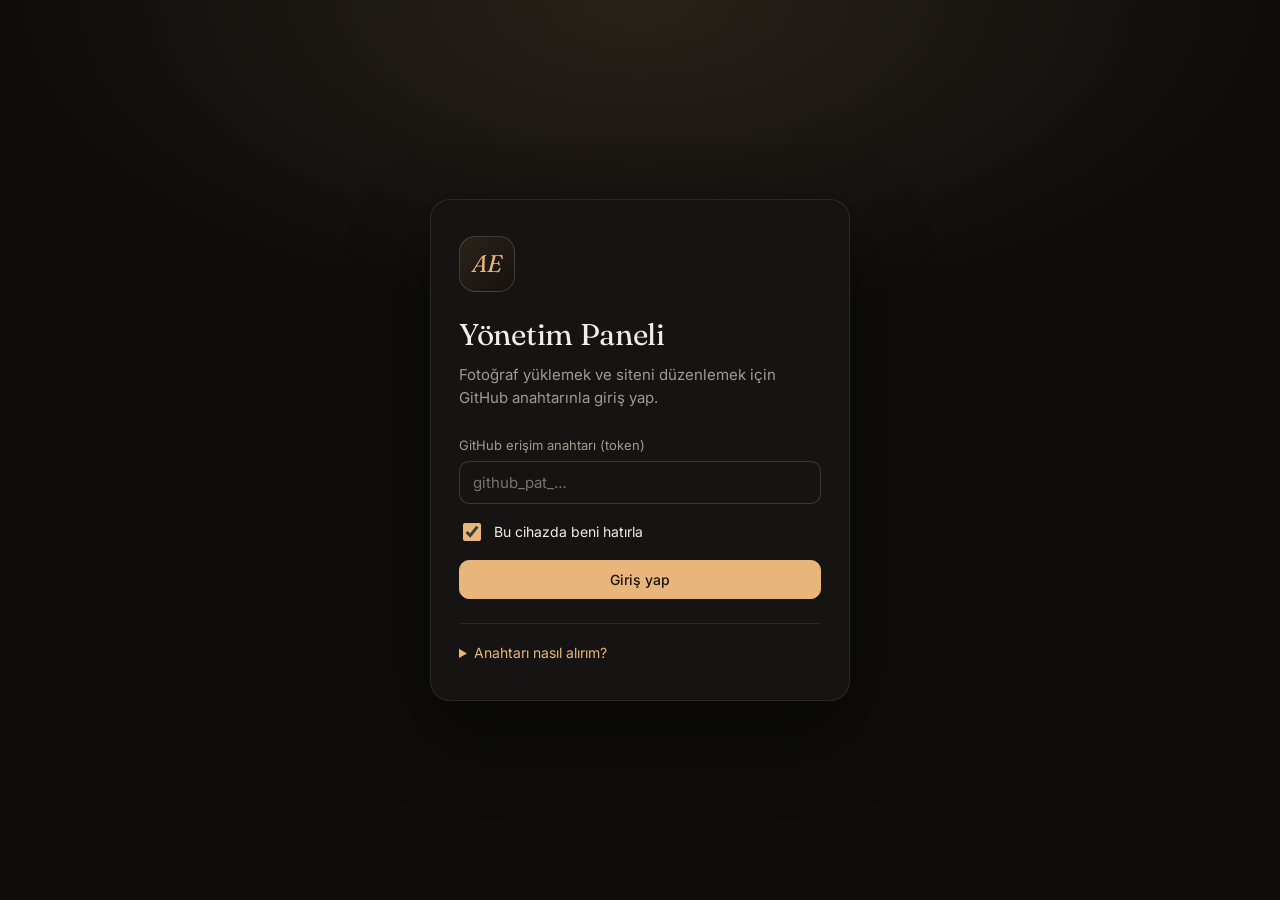
==== admin/index.html @ 75593287 "ardaekinci.com: portfolyo sitesi ve yönetim paneli Co-Authored-By: Claude Opus 5.5 <noreply@anthropi" ====
<!doctype html>
<html lang="tr">
<head>
  <meta charset="utf-8">
  <meta name="viewport" content="width=device-width, initial-scale=1">
  <meta name="robots" content="noindex, nofollow">
  <title>Yönetim Paneli</title>
  <link rel="icon" href="../assets/favicon.svg" type="image/svg+xml">
  <link rel="preconnect" href="https://fonts.googleapis.com">
  <link rel="preconnect" href="https://fonts.gstatic.com" crossorigin>
  <link href="https://fonts.googleapis.com/css2?family=Fraunces:ital,opsz,wght@0,9..144,300..700;1,9..144,300..700&family=Inter:wght@300;400;500;600&display=swap" rel="stylesheet">
  <link rel="stylesheet" href="admin.css">
</head>
<body>

  <!-- LOGIN -->
  <section class="login" id="loginView" hidden>
    <div class="login-card">
      <div class="logo">AE</div>
      <h1>Yönetim Paneli</h1>
      <p class="muted">Fotoğraf yüklemek ve siteni düzenlemek için GitHub anahtarınla giriş yap.</p>
      <form id="loginForm">
        <label>GitHub erişim anahtarı (token)
          <input type="password" id="tokenInput" placeholder="github_pat_…" autocomplete="current-password" required>
        </label>
        <label class="check"><input type="checkbox" id="remember" checked> Bu cihazda beni hatırla</label>
        <button class="btn primary" type="submit">Giriş yap</button>
        <p class="error" id="loginError" hidden></p>
      </form>
      <details class="help">
        <summary>Anahtarı nasıl alırım?</summary>
        <ol>
          <li><a href="https://github.com/settings/personal-access-tokens/new" target="_blank" rel="noopener">github.com/settings/personal-access-tokens/new</a> adresini aç.</li>
          <li>İsim: <code>ardaekinci-admin</code>, süre: istediğin kadar (ör. 1 yıl).</li>
          <li><b>Repository access</b> → <b>Only select repositories</b> → <code>Arda-Ekinci</code>.</li>
          <li><b>Permissions → Repository permissions → Contents</b> → <b>Read and write</b>.</li>
          <li><b>Generate token</b>'a bas, çıkan kodu buraya yapıştır.</li>
        </ol>
        <p class="muted">Bu anahtar yalnızca senin repona erişir. Kimseyle paylaşma.</p>
      </details>
    </div>
  </section>

  <!-- APP -->
  <div class="app" id="appView" hidden>
    <header class="topbar">
      <div class="tb-left">
        <div class="logo sm">AE</div>
        <nav class="tabs" id="tabs">
          <button data-tab="photos" class="active">Fotoğraflar</button>
          <button data-tab="profile">Profil</button>
          <button data-tab="settings">Ayarlar</button>
        </nav>
      </div>
      <div class="tb-right">
        <a class="btn ghost" href="../" target="_blank" rel="noopener">Siteyi gör ↗</a>
      </div>
    </header>

    <main class="content">
      <!-- PHOTOS -->
      <section class="tab" data-panel="photos">
        <div class="head">
          <div>
            <h2>Fotoğraflar</h2>
            <p class="muted"><span id="photoTotal">0</span> fotoğraf · ★ işaretlilerin ana sayfada büyük görünür.</p>
          </div>
        </div>

        <label class="drop" id="drop">
          <input type="file" id="fileInput" accept="image/*" multiple hidden>
          <div class="drop-inner">
            <div class="drop-icon">＋</div>
            <strong>Fotoğrafları buraya sürükle</strong>
            <span>ya da seçmek için tıkla · JPG, PNG, WEBP</span>
          </div>
        </label>
        <div class="progress" id="procBox" hidden><div><span id="procBar"></span></div><small id="procText"></small></div>

        <div class="grid" id="grid"></div>
        <p class="muted center" id="gridEmpty" hidden>Henüz fotoğraf yok. Yukarıdan yüklemeye başla.</p>
      </section>

      <!-- PROFILE -->
      <section class="tab" data-panel="profile" hidden>
        <div class="head"><div><h2>Profil</h2><p class="muted">Sitedeki yazılar ve iletişim bilgileri.</p></div></div>
        <div class="profile">
          <div class="portrait-edit">
            <div class="portrait" id="portraitPrev"><span>Portre</span></div>
            <label class="btn ghost">Portre yükle<input type="file" id="portraitInput" accept="image/*" hidden></label>
            <button class="btn link danger" id="portraitRemove" type="button">Kaldır</button>
          </div>
          <form class="form" id="profileForm">
            <label>İsim<input name="name" required></label>
            <label>Slogan (ana sayfada isminin altında)<input name="tagline"></label>
            <label>Hakkımda<textarea name="about" rows="8" placeholder="Paragrafları boş bir satırla ayır."></textarea></label>
            <label>Konum<input name="location" placeholder="İstanbul, Türkiye"></label>
            <label>E-posta<input name="email" type="email" placeholder="merhaba@ardaekinci.com"></label>
            <div class="row">
              <label>Instagram<input name="instagram" placeholder="kullaniciadi"></label>
              <label>X / Twitter<input name="twitter" placeholder="kullaniciadi"></label>
            </div>
            <div class="row">
              <label>YouTube<input name="youtube" placeholder="kanaladi"></label>
              <label>LinkedIn<input name="linkedin" placeholder="kullaniciadi"></label>
            </div>
          </form>
        </div>
      </section>

      <!-- SETTINGS -->
      <section class="tab" data-panel="settings" hidden>
        <div class="head"><div><h2>Ayarlar</h2><p class="muted">Çoğu zaman burayı değiştirmen gerekmez.</p></div></div>
        <form class="form narrow" id="settingsForm">
          <label>GitHub kullanıcı adı<input name="owner"></label>
          <label>Repo adı<input name="repo"></label>
          <label>Yayın dalı (branch)<input name="branch"></label>
          <button class="btn" type="submit">Kaydet ve yeniden yükle</button>
        </form>
        <div class="note">
          <b>Nasıl çalışır?</b> “Yayınla”ya bastığında değişiklikler GitHub repona kaydedilir;
          GitHub Pages siteyi yaklaşık <b>1–2 dakika</b> içinde günceller.
        </div>
        <button class="btn danger" id="logoutBtn">Çıkış yap</button>
      </section>
    </main>

    <!-- publish bar -->
    <div class="publish" id="publishBar" hidden>
      <span><b id="changeCount">0</b> kaydedilmemiş değişiklik</span>
      <div>
        <button class="btn ghost" id="discardBtn">Vazgeç</button>
        <button class="btn primary" id="publishBtn">Yayınla</button>
      </div>
    </div>
  </div>

  <!-- edit modal -->
  <dialog class="modal" id="editModal">
    <form method="dialog" class="modal-body" id="editForm">
      <img id="editImg" alt="">
      <div class="modal-fields">
        <h3>Fotoğrafı düzenle</h3>
        <label>Başlık<input name="title"></label>
        <label>Kategori / albüm<input name="category" list="catList" placeholder="ör. Seyahat, Portre, Doğa"></label>
        <label>Açıklama<textarea name="caption" rows="3"></textarea></label>
        <label class="check"><input type="checkbox" name="featured"> ★ Ana sayfa kapağında göster</label>
        <div class="modal-actions">
          <button class="btn link danger" value="delete" type="submit">Sil</button>
          <span></span>
          <button class="btn ghost" value="cancel" type="submit" formnovalidate>İptal</button>
          <button class="btn primary" value="save" type="submit">Tamam</button>
        </div>
      </div>
    </form>
  </dialog>
  <datalist id="catList"></datalist>

  <div class="toasts" id="toasts"></div>
  <div class="boot" id="boot"><div class="spinner"></div></div>

  <script src="admin.js"></script>
</body>
</html>
---- admin/admin.css ----
:root {
  --bg: #0e0d0c; --bg-2: #161412; --bg-3: #201d1a; --bg-4: #2a2622;
  --line: rgba(255,244,230,.09); --line-2: rgba(255,244,230,.16);
  --text: #f3ede4; --muted: #a39a8e; --dim: #6f675e;
  --accent: #e8b67a; --danger: #ef7b6b; --ok: #8fd19e;
  --serif: "Fraunces", Georgia, serif;
  --sans: "Inter", system-ui, -apple-system, "Segoe UI", Roboto, sans-serif;
}
* { box-sizing: border-box; }
body { margin: 0; background: var(--bg); color: var(--text); font: 15px/1.55 var(--sans); -webkit-font-smoothing: antialiased; }
[hidden] { display: none !important; }
a { color: var(--accent); }
h1, h2, h3 { font-family: var(--serif); font-weight: 400; letter-spacing: -.01em; margin: 0; }
h2 { font-size: 34px; }
h3 { font-size: 22px; margin-bottom: 8px; }
.muted { color: var(--muted); margin: 4px 0 0; }
.center { text-align: center; padding: 40px 0; }
code { background: var(--bg-3); padding: 1px 6px; border-radius: 4px; font-size: 13px; }

.logo {
  width: 56px; height: 56px; border-radius: 16px; display: grid; place-items: center;
  background: linear-gradient(135deg, #2b231b, #14110e); border: 1px solid var(--line-2);
  font-family: var(--serif); font-style: italic; font-size: 24px; color: var(--accent);
}
.logo.sm { width: 38px; height: 38px; border-radius: 11px; font-size: 16px; }

/* buttons & inputs */
.btn {
  display: inline-flex; align-items: center; justify-content: center; gap: 8px;
  padding: 10px 18px; border-radius: 10px; border: 1px solid var(--line-2);
  background: var(--bg-3); color: var(--text); cursor: pointer; font: 500 14px var(--sans);
  text-decoration: none; transition: background .2s, border-color .2s, transform .1s;
}
.btn:hover { background: var(--bg-4); }
.btn:active { transform: scale(.98); }
.btn.primary { background: var(--accent); color: #1b140c; border-color: var(--accent); }
.btn.primary:hover { background: #f1c58f; }
.btn.ghost { background: transparent; }
.btn.danger { color: var(--danger); }
.btn.link { background: none; border: none; padding: 10px 6px; }
.btn.link:hover { text-decoration: underline; }
.btn:disabled { opacity: .5; pointer-events: none; }

label { display: flex; flex-direction: column; gap: 6px; font-size: 13px; color: var(--muted); }
label.check { flex-direction: row; align-items: center; gap: 10px; color: var(--text); font-size: 14px; cursor: pointer; }
input:not([type=checkbox]), textarea {
  width: 100%; background: var(--bg-2); border: 1px solid var(--line-2); color: var(--text);
  border-radius: 10px; padding: 11px 13px; font: 15px var(--sans); transition: border-color .2s, box-shadow .2s;
}
textarea { resize: vertical; line-height: 1.55; }
input:focus, textarea:focus { outline: none; border-color: var(--accent); box-shadow: 0 0 0 3px rgba(232,182,122,.15); }
input[type=checkbox] { width: 18px; height: 18px; accent-color: var(--accent); }

/* login */
.login {
  min-height: 100vh; display: grid; place-items: center; padding: 24px 16px;
  background: radial-gradient(ellipse 70% 50% at 50% 0%, rgba(232,182,122,.12), transparent 70%), var(--bg);
}
.login-card {
  width: 100%; max-width: 420px; background: var(--bg-2); border: 1px solid var(--line);
  border-radius: 20px; padding: 36px 28px; box-shadow: 0 30px 80px rgba(0,0,0,.4);
}
.login-card h1 { font-size: 30px; margin-top: 20px; }
.login-card form { display: flex; flex-direction: column; gap: 16px; margin-top: 26px; }
.error { color: var(--danger); font-size: 14px; margin: 0; }
.help { margin-top: 24px; border-top: 1px solid var(--line); padding-top: 18px; font-size: 14px; }
.help summary { cursor: pointer; color: var(--accent); }
.help ol { padding-left: 20px; color: var(--muted); }
.help li { margin: 6px 0; }
.help b { color: var(--text); font-weight: 500; }

/* topbar */
.topbar {
  position: sticky; top: 0; z-index: 20; display: flex; justify-content: space-between; align-items: center; gap: 12px;
  padding: 12px clamp(16px, 3vw, 32px); background: rgba(14,13,12,.85); backdrop-filter: blur(12px);
  border-bottom: 1px solid var(--line);
}
.tb-left { display: flex; align-items: center; gap: 18px; min-width: 0; }
.tabs { display: flex; gap: 4px; background: var(--bg-2); padding: 4px; border-radius: 12px; border: 1px solid var(--line); }
.tabs button {
  background: none; border: none; color: var(--muted); padding: 7px 14px; border-radius: 9px;
  cursor: pointer; font: 500 14px var(--sans); transition: all .2s;
}
.tabs button:hover { color: var(--text); }
.tabs button.active { background: var(--bg-4); color: var(--text); }

.content { max-width: 1240px; margin: 0 auto; padding: 36px clamp(16px, 3vw, 32px) 140px; }
.head { display: flex; justify-content: space-between; align-items: flex-end; gap: 16px; margin-bottom: 24px; }

/* dropzone */
.drop {
  display: block; border: 1.5px dashed var(--line-2); border-radius: 18px; cursor: pointer;
  background: linear-gradient(180deg, var(--bg-2), transparent); transition: border-color .2s, background .2s;
}
.drop:hover, .drop.over { border-color: var(--accent); background: rgba(232,182,122,.06); }
.drop-inner { display: flex; flex-direction: column; align-items: center; gap: 4px; padding: 40px 16px; text-align: center; color: var(--text); font-size: 15px; }
.drop-inner span { color: var(--muted); font-size: 13px; }
.drop-icon {
  width: 52px; height: 52px; border-radius: 50%; display: grid; place-items: center; font-size: 26px;
  background: rgba(232,182,122,.14); color: var(--accent); margin-bottom: 10px;
}
.progress { margin-top: 14px; }
.progress > div { height: 4px; background: var(--bg-3); border-radius: 4px; overflow: hidden; }
.progress span { display: block; height: 100%; width: 0; background: var(--accent); transition: width .3s; }
.progress small { color: var(--muted); }

/* grid */
.grid { display: grid; grid-template-columns: repeat(auto-fill, minmax(190px, 1fr)); gap: 14px; margin-top: 28px; }
.card {
  position: relative; border-radius: 14px; overflow: hidden; background: var(--bg-2); border: 1px solid var(--line);
  transition: border-color .2s, transform .2s, opacity .2s;
}
.card:hover { border-color: var(--line-2); }
.card.dragging { opacity: .35; }
.card.drop-before { box-shadow: -4px 0 0 var(--accent); }
.card .thumb { aspect-ratio: 1; background: var(--bg-3); cursor: pointer; position: relative; }
.card .thumb img { width: 100%; height: 100%; object-fit: cover; display: block; }
.card .badge {
  position: absolute; top: 8px; left: 8px; font-size: 11px; padding: 3px 8px; border-radius: 6px;
  background: var(--accent); color: #1b140c; font-weight: 600;
}
.card .star {
  position: absolute; top: 6px; right: 6px; width: 32px; height: 32px; border-radius: 50%; border: none; cursor: pointer;
  background: rgba(0,0,0,.5); color: rgba(255,255,255,.6); font-size: 16px; backdrop-filter: blur(6px);
}
.card .star.on { color: var(--accent); }
.card .meta { padding: 10px 12px; display: flex; align-items: center; gap: 8px; }
.card .meta div { flex: 1; min-width: 0; }
.card .meta b { display: block; font-weight: 500; font-size: 13px; white-space: nowrap; overflow: hidden; text-overflow: ellipsis; }
.card .meta small { color: var(--dim); font-size: 12px; white-space: nowrap; overflow: hidden; text-overflow: ellipsis; display: block; }
.card .handle { cursor: grab; color: var(--dim); padding: 4px; user-select: none; }
.card .arrows { display: flex; }
.card .arrows button {
  background: none; border: none; color: var(--muted); cursor: pointer; padding: 4px 6px; border-radius: 6px; font-size: 14px;
}
.card .arrows button:hover { background: var(--bg-4); color: var(--text); }

/* profile */
.profile { display: grid; grid-template-columns: 240px 1fr; gap: 40px; align-items: start; }
.portrait-edit { display: flex; flex-direction: column; gap: 10px; }
.portrait-edit .portrait {
  aspect-ratio: 4/5; border-radius: 14px; overflow: hidden; background: var(--bg-2); border: 1px solid var(--line);
  display: grid; place-items: center; color: var(--dim);
}
.portrait-edit .portrait img { width: 100%; height: 100%; object-fit: cover; }
.portrait-edit label.btn { flex-direction: row; color: var(--text); }
.form { display: flex; flex-direction: column; gap: 18px; }
.form.narrow { max-width: 460px; }
.row { display: grid; grid-template-columns: 1fr 1fr; gap: 16px; }
.note { margin: 30px 0; padding: 16px 18px; border-radius: 12px; background: var(--bg-2); border: 1px solid var(--line); color: var(--muted); max-width: 600px; }
.note b { color: var(--text); font-weight: 500; }

/* publish bar */
.publish {
  position: fixed; left: 50%; bottom: 20px; transform: translateX(-50%); z-index: 30;
  display: flex; align-items: center; gap: 20px; padding: 10px 10px 10px 20px; border-radius: 16px;
  background: var(--bg-3); border: 1px solid var(--line-2); box-shadow: 0 20px 50px rgba(0,0,0,.5);
  width: max-content; max-width: calc(100% - 32px); animation: up .3s ease;
}
.publish > div { display: flex; gap: 8px; }
.publish b { color: var(--accent); }
@keyframes up { from { transform: translate(-50%, 20px); opacity: 0; } }

/* modal */
.modal {
  padding: 0; border: 1px solid var(--line-2); border-radius: 18px; background: var(--bg-2); color: var(--text);
  width: min(880px, calc(100% - 32px)); max-height: calc(100% - 32px);
}
.modal::backdrop { background: rgba(0,0,0,.7); backdrop-filter: blur(4px); }
.modal-body { display: grid; grid-template-columns: 1.1fr 1fr; }
.modal-body > img { width: 100%; height: 100%; max-height: 80vh; object-fit: contain; background: #000; }
.modal-fields { padding: 24px; display: flex; flex-direction: column; gap: 14px; }
.modal-actions { display: flex; gap: 8px; margin-top: auto; padding-top: 10px; }
.modal-actions span { flex: 1; }

/* toasts, boot */
.toasts { position: fixed; top: 16px; right: 16px; z-index: 100; display: flex; flex-direction: column; gap: 8px; max-width: calc(100% - 32px); }
.toast {
  padding: 12px 16px; border-radius: 12px; background: var(--bg-4); border: 1px solid var(--line-2);
  box-shadow: 0 10px 30px rgba(0,0,0,.4); font-size: 14px; animation: slide .3s ease; max-width: 380px;
}
.toast.ok { border-left: 3px solid var(--ok); }
.toast.err { border-left: 3px solid var(--danger); }
@keyframes slide { from { transform: translateX(20px); opacity: 0; } }
.boot { position: fixed; inset: 0; display: grid; place-items: center; background: var(--bg); z-index: 90; }
.spinner { width: 34px; height: 34px; border: 3px solid var(--bg-4); border-top-color: var(--accent); border-radius: 50%; animation: spin .8s linear infinite; }
@keyframes spin { to { transform: rotate(360deg); } }

@media (max-width: 760px) {
  .tb-left .logo { display: none; }
  .tabs button { padding: 7px 10px; font-size: 13px; }
  .tb-right .btn { padding: 8px 12px; font-size: 13px; }
  .grid { grid-template-columns: repeat(2, 1fr); gap: 10px; }
  .profile { grid-template-columns: 1fr; }
  .portrait-edit { max-width: 220px; }
  .row { grid-template-columns: 1fr; }
  .modal-body { grid-template-columns: 1fr; }
  .modal-body > img { max-height: 40vh; }
  .publish { gap: 12px; left: 16px; right: 16px; transform: none; width: auto; justify-content: space-between; font-size: 13px; }
  @keyframes up { from { transform: translateY(20px); opacity: 0; } }
}
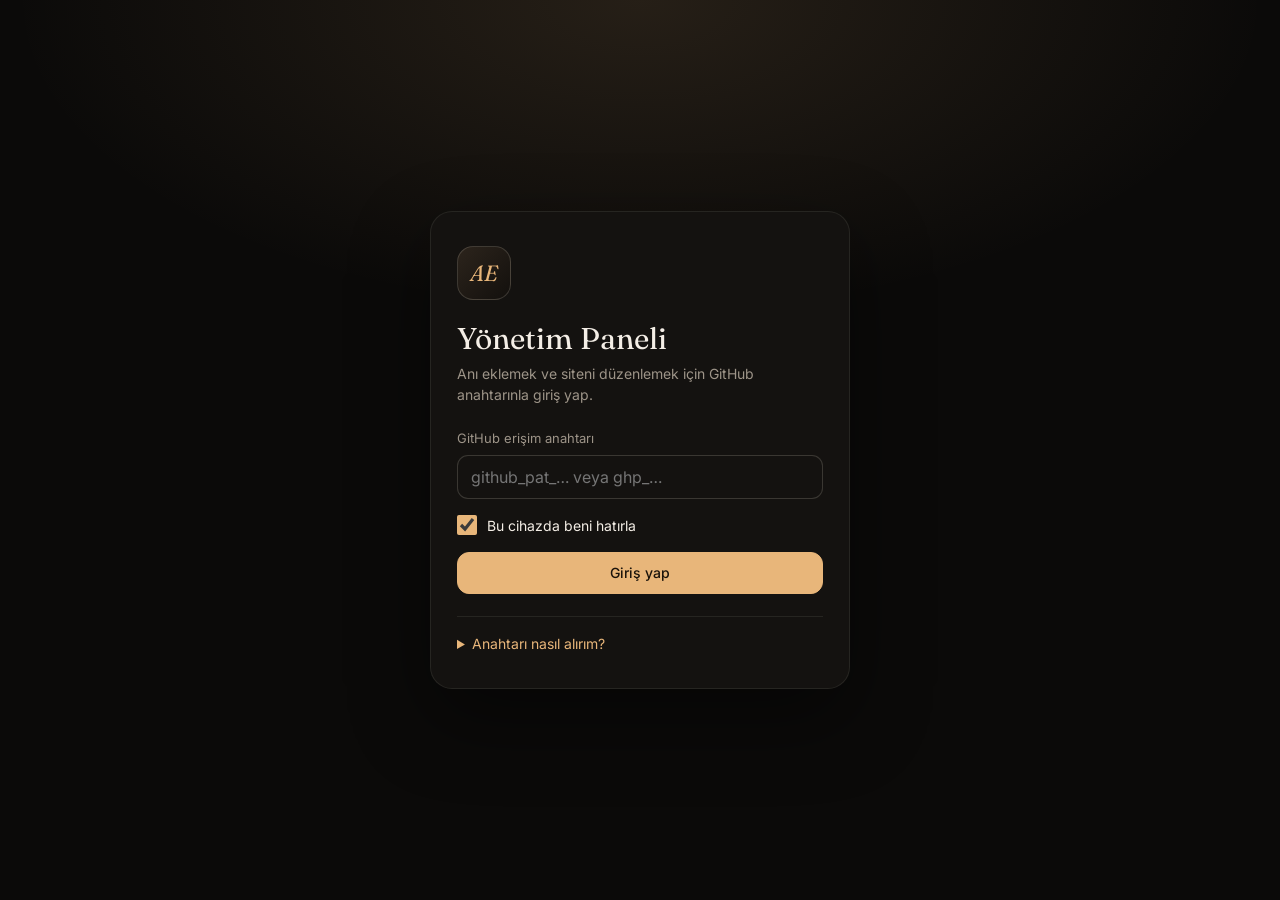
==== commit bfa5ffaf: "Siteyi kişisel anı sitesine dönüştür: yeni tasarım, sayfalar ve gelişmiş yönetim paneli Site - Açılı" ====
--- a/admin/index.html
+++ b/admin/index.html
@@ -2,26 +2,27 @@
 <html lang="tr">
 <head>
   <meta charset="utf-8">
-  <meta name="viewport" content="width=device-width, initial-scale=1">
+  <meta name="viewport" content="width=device-width, initial-scale=1, viewport-fit=cover">
   <meta name="robots" content="noindex, nofollow">
+  <meta name="theme-color" content="#0b0a09">
   <title>Yönetim Paneli</title>
   <link rel="icon" href="../assets/favicon.svg" type="image/svg+xml">
+  <link rel="apple-touch-icon" href="../assets/icons/apple-touch-icon.png">
   <link rel="preconnect" href="https://fonts.googleapis.com">
   <link rel="preconnect" href="https://fonts.gstatic.com" crossorigin>
-  <link href="https://fonts.googleapis.com/css2?family=Fraunces:ital,opsz,wght@0,9..144,300..700;1,9..144,300..700&family=Inter:wght@300;400;500;600&display=swap" rel="stylesheet">
-  <link rel="stylesheet" href="admin.css">
+  <link href="https://fonts.googleapis.com/css2?family=Fraunces:ital,opsz,wght@0,9..144,300..600;1,9..144,300..600&family=Inter:wght@300..600&family=JetBrains+Mono:wght@400;500&display=swap" rel="stylesheet">
+  <link rel="stylesheet" href="admin.css?v=3">
 </head>
 <body>
-
-  <!-- LOGIN -->
+  <!-- GİRİŞ -->
   <section class="login" id="loginView" hidden>
     <div class="login-card">
       <div class="logo">AE</div>
       <h1>Yönetim Paneli</h1>
-      <p class="muted">Fotoğraf yüklemek ve siteni düzenlemek için GitHub anahtarınla giriş yap.</p>
-      <form id="loginForm">
-        <label>GitHub erişim anahtarı (token)
-          <input type="password" id="tokenInput" placeholder="github_pat_…" autocomplete="current-password" required>
+      <p class="muted">Anı eklemek ve siteni düzenlemek için GitHub anahtarınla giriş yap.</p>
+      <form id="loginForm" autocomplete="on">
+        <label>GitHub erişim anahtarı
+          <input type="password" id="tokenInput" placeholder="github_pat_… veya ghp_…" autocomplete="current-password" required>
         </label>
         <label class="check"><input type="checkbox" id="remember" checked> Bu cihazda beni hatırla</label>
         <button class="btn primary" type="submit">Giriş yap</button>
@@ -30,135 +31,116 @@
       <details class="help">
         <summary>Anahtarı nasıl alırım?</summary>
         <ol>
-          <li><a href="https://github.com/settings/personal-access-tokens/new" target="_blank" rel="noopener">github.com/settings/personal-access-tokens/new</a> adresini aç.</li>
-          <li>İsim: <code>ardaekinci-admin</code>, süre: istediğin kadar (ör. 1 yıl).</li>
+          <li><a href="https://github.com/settings/personal-access-tokens/new" target="_blank" rel="noopener">github.com/settings/personal-access-tokens/new</a> sayfasını aç.</li>
+          <li>İsim ver (ör. <code>site-admin</code>), süre seç.</li>
           <li><b>Repository access</b> → <b>Only select repositories</b> → <code>Arda-Ekinci</code>.</li>
-          <li><b>Permissions → Repository permissions → Contents</b> → <b>Read and write</b>.</li>
-          <li><b>Generate token</b>'a bas, çıkan kodu buraya yapıştır.</li>
+          <li><b>Permissions</b> → <b>Contents</b> → <b>Read and write</b>.</li>
+          <li><b>Generate token</b>'a bas, çıkan kodu kopyala ve buraya yapıştır.</li>
         </ol>
-        <p class="muted">Bu anahtar yalnızca senin repona erişir. Kimseyle paylaşma.</p>
+        <p class="muted">Bu kod sitenin anahtarıdır, kimseyle paylaşma.</p>
       </details>
     </div>
   </section>
 
-  <!-- APP -->
+  <!-- UYGULAMA -->
   <div class="app" id="appView" hidden>
-    <header class="topbar">
-      <div class="tb-left">
-        <div class="logo sm">AE</div>
-        <nav class="tabs" id="tabs">
-          <button data-tab="photos" class="active">Fotoğraflar</button>
-          <button data-tab="profile">Profil</button>
-          <button data-tab="settings">Ayarlar</button>
-        </nav>
-      </div>
-      <div class="tb-right">
-        <a class="btn ghost" href="../" target="_blank" rel="noopener">Siteyi gör ↗</a>
-      </div>
+    <aside class="side">
+      <div class="side-brand"><div class="logo sm">AE</div><div><b>Yönetim</b><small id="sideRepo"></small></div></div>
+      <nav class="nav" id="nav"></nav>
+      <a class="side-site" href="../" target="_blank" rel="noopener">Siteyi aç ↗</a>
+    </aside>
+    <header class="mtop">
+      <div class="logo sm">AE</div>
+      <b id="mtopTitle">Anılar</b>
+      <a class="ibtn" href="../" target="_blank" rel="noopener" aria-label="Siteyi aç">↗</a>
     </header>
 
-    <main class="content">
-      <!-- PHOTOS -->
-      <section class="tab" data-panel="photos">
-        <div class="head">
-          <div>
-            <h2>Fotoğraflar</h2>
-            <p class="muted"><span id="photoTotal">0</span> fotoğraf · ★ işaretlilerin ana sayfada büyük görünür.</p>
+    <main class="main" id="main">
+      <!-- ANILAR -->
+      <section class="panel" data-panel="posts">
+        <div class="phead">
+          <div><h2>Anılar</h2><p class="muted" id="postStats"></p></div>
+          <div class="phead-act">
+            <label class="btn primary"><input type="file" id="fileInput" accept="image/*" multiple hidden>＋ Fotoğraf</label>
+            <button class="btn" type="button" id="noteBtn">✎ Not</button>
+            <button class="btn ghost" type="button" id="selectBtn">Seç</button>
           </div>
         </div>
-
-        <label class="drop" id="drop">
-          <input type="file" id="fileInput" accept="image/*" multiple hidden>
-          <div class="drop-inner">
-            <div class="drop-icon">＋</div>
-            <strong>Fotoğrafları buraya sürükle</strong>
-            <span>ya da seçmek için tıkla · JPG, PNG, WEBP</span>
-          </div>
-        </label>
-        <div class="progress" id="procBox" hidden><div><span id="procBar"></span></div><small id="procText"></small></div>
-
-        <div class="grid" id="grid"></div>
-        <p class="muted center" id="gridEmpty" hidden>Henüz fotoğraf yok. Yukarıdan yüklemeye başla.</p>
+        <div class="toolbar">
+          <label class="search"><input type="search" id="postSearch" placeholder="Ara…" autocomplete="off"></label>
+          <select id="postFilter" aria-label="Filtre">
+            <option value="all">Tümü</option>
+            <option value="photo">Fotoğraflar</option>
+            <option value="note">Notlar</option>
+            <option value="new">Yeni eklenenler</option>
+            <option value="hidden">Gizliler</option>
+            <option value="pinned">Sabitlenenler</option>
+            <option value="featured">Kapaktakiler ★</option>
+            <option value="noalbum">Albümsüz</option>
+            <option value="noplace">Konumsuz</option>
+            <option value="nodate">Tarihsiz</option>
+          </select>
+        </div>
+        <div class="drop" id="drop"><b>Fotoğrafları buraya bırak</b><span>ya da yukarıdan “＋ Fotoğraf”a bas · bir seferde en fazla 30 öneririm</span></div>
+        <div class="pgrid" id="pgrid"></div>
+        <p class="empty" id="pEmpty" hidden></p>
       </section>
 
-      <!-- PROFILE -->
-      <section class="tab" data-panel="profile" hidden>
-        <div class="head"><div><h2>Profil</h2><p class="muted">Sitedeki yazılar ve iletişim bilgileri.</p></div></div>
-        <div class="profile">
-          <div class="portrait-edit">
-            <div class="portrait" id="portraitPrev"><span>Portre</span></div>
-            <label class="btn ghost">Portre yükle<input type="file" id="portraitInput" accept="image/*" hidden></label>
-            <button class="btn link danger" id="portraitRemove" type="button">Kaldır</button>
-          </div>
-          <form class="form" id="profileForm">
-            <label>İsim<input name="name" required></label>
-            <label>Slogan (ana sayfada isminin altında)<input name="tagline"></label>
-            <label>Hakkımda<textarea name="about" rows="8" placeholder="Paragrafları boş bir satırla ayır."></textarea></label>
-            <label>Konum<input name="location" placeholder="İstanbul, Türkiye"></label>
-            <label>E-posta<input name="email" type="email" placeholder="merhaba@ardaekinci.com"></label>
-            <div class="row">
-              <label>Instagram<input name="instagram" placeholder="kullaniciadi"></label>
-              <label>X / Twitter<input name="twitter" placeholder="kullaniciadi"></label>
-            </div>
-            <div class="row">
-              <label>YouTube<input name="youtube" placeholder="kanaladi"></label>
-              <label>LinkedIn<input name="linkedin" placeholder="kullaniciadi"></label>
-            </div>
-          </form>
+      <!-- ALBÜMLER -->
+      <section class="panel" data-panel="albums" hidden>
+        <div class="phead">
+          <div><h2>Albümler</h2><p class="muted">Ülke ve yıl koleksiyonları sitede kendiliğinden oluşur. Albümleri sen düzenlersin.</p></div>
+          <div class="phead-act"><button class="btn primary" type="button" id="newAlbumBtn">＋ Yeni albüm</button></div>
         </div>
+        <div class="alist" id="alist"></div>
       </section>
 
-      <!-- SETTINGS -->
-      <section class="tab" data-panel="settings" hidden>
-        <div class="head"><div><h2>Ayarlar</h2><p class="muted">Çoğu zaman burayı değiştirmen gerekmez.</p></div></div>
-        <form class="form narrow" id="settingsForm">
-          <label>GitHub kullanıcı adı<input name="owner"></label>
-          <label>Repo adı<input name="repo"></label>
-          <label>Yayın dalı (branch)<input name="branch"></label>
-          <button class="btn" type="submit">Kaydet ve yeniden yükle</button>
-        </form>
-        <div class="note">
-          <b>Nasıl çalışır?</b> “Yayınla”ya bastığında değişiklikler GitHub repona kaydedilir;
-          GitHub Pages siteyi yaklaşık <b>1–2 dakika</b> içinde günceller.
-        </div>
-        <button class="btn danger" id="logoutBtn">Çıkış yap</button>
+      <!-- PROFİL -->
+      <section class="panel" data-panel="profile" hidden>
+        <div class="phead"><div><h2>Profil</h2><p class="muted">Sitede görünen isim, yazılar ve iletişim bilgileri.</p></div></div>
+        <div class="form" id="profileForm"></div>
+      </section>
+
+      <!-- CV -->
+      <section class="panel" data-panel="cv" hidden>
+        <div class="phead"><div><h2>CV & iş hayatı</h2><p class="muted">Doldurduğun bölümler “Hakkımda” sayfasında görünür, boş bıraktıkların gizlenir.</p></div></div>
+        <div class="form" id="cvForm"></div>
+      </section>
+
+      <!-- AYARLAR -->
+      <section class="panel" data-panel="settings" hidden>
+        <div class="phead"><div><h2>Ayarlar</h2><p class="muted">Görünüm, ana sayfa bölümleri ve bağlantı ayarları.</p></div></div>
+        <div class="form" id="settingsForm"></div>
       </section>
     </main>
 
-    <!-- publish bar -->
-    <div class="publish" id="publishBar" hidden>
-      <span><b id="changeCount">0</b> kaydedilmemiş değişiklik</span>
-      <div>
-        <button class="btn ghost" id="discardBtn">Vazgeç</button>
-        <button class="btn primary" id="publishBtn">Yayınla</button>
-      </div>
+    <nav class="tabbar" id="tabbar"></nav>
+
+    <div class="bulk" id="bulk" hidden>
+      <div class="bulk-top"><b id="bulkCount">0 seçili</b><button type="button" class="lbtn" id="bulkAll">Tümünü seç</button><button type="button" class="lbtn" id="bulkDone">Bitti</button></div>
+      <div class="bulk-acts" id="bulkActs"></div>
+    </div>
+
+    <div class="pub" id="pub" hidden>
+      <div><b id="pubCount">0</b> <span id="pubText">kaydedilmemiş değişiklik</span></div>
+      <div class="pub-acts"><button type="button" class="btn ghost" id="discardBtn">Vazgeç</button><button type="button" class="btn primary" id="publishBtn">Yayınla</button></div>
     </div>
   </div>
 
-  <!-- edit modal -->
-  <dialog class="modal" id="editModal">
-    <form method="dialog" class="modal-body" id="editForm">
-      <img id="editImg" alt="">
-      <div class="modal-fields">
-        <h3>Fotoğrafı düzenle</h3>
-        <label>Başlık<input name="title"></label>
-        <label>Kategori / albüm<input name="category" list="catList" placeholder="ör. Seyahat, Portre, Doğa"></label>
-        <label>Açıklama<textarea name="caption" rows="3"></textarea></label>
-        <label class="check"><input type="checkbox" name="featured"> ★ Ana sayfa kapağında göster</label>
-        <div class="modal-actions">
-          <button class="btn link danger" value="delete" type="submit">Sil</button>
-          <span></span>
-          <button class="btn ghost" value="cancel" type="submit" formnovalidate>İptal</button>
-          <button class="btn primary" value="save" type="submit">Tamam</button>
-        </div>
-      </div>
-    </form>
-  </dialog>
-  <datalist id="catList"></datalist>
-
+  <div id="sheets"></div>
+  <div class="progress-ov" id="progressOv" hidden>
+    <div class="progress-card">
+      <div class="spinner"></div>
+      <b id="progTitle">Yayınlanıyor…</b>
+      <div class="bar"><span id="progBar"></span></div>
+      <p id="progText" class="muted"></p>
+      <small class="muted">Bu sırada sayfayı kapatma.</small>
+    </div>
+  </div>
   <div class="toasts" id="toasts"></div>
   <div class="boot" id="boot"><div class="spinner"></div></div>
 
-  <script src="admin.js"></script>
+  <script src="../assets/js/core.js?v=3"></script>
+  <script src="admin.js?v=3"></script>
 </body>
 </html>
--- a/admin/admin.css
+++ b/admin/admin.css
@@ -1,201 +1,237 @@
 :root {
-  --bg: #0e0d0c; --bg-2: #161412; --bg-3: #201d1a; --bg-4: #2a2622;
-  --line: rgba(255,244,230,.09); --line-2: rgba(255,244,230,.16);
-  --text: #f3ede4; --muted: #a39a8e; --dim: #6f675e;
-  --accent: #e8b67a; --danger: #ef7b6b; --ok: #8fd19e;
+  --bg: #0b0a09; --bg-2: #141210; --bg-3: #1d1a17; --bg-4: #28241f; --bg-5: #322d27;
+  --line: rgba(255,244,230,.08); --line-2: rgba(255,244,230,.16);
+  --text: #f4eee6; --text-2: rgba(244,238,230,.74); --muted: #9d9488; --dim: #6b645b;
+  --accent: #e8b67a; --accent-rgb: 232, 182, 122; --on-accent: #1a130b;
+  --danger: #ef7b6b; --ok: #8fd19e;
   --serif: "Fraunces", Georgia, serif;
   --sans: "Inter", system-ui, -apple-system, "Segoe UI", Roboto, sans-serif;
+  --mono: "JetBrains Mono", ui-monospace, monospace;
+  --tab-h: 64px;
+  --safe-b: env(safe-area-inset-bottom, 0px);
 }
 * { box-sizing: border-box; }
-body { margin: 0; background: var(--bg); color: var(--text); font: 15px/1.55 var(--sans); -webkit-font-smoothing: antialiased; }
+html { -webkit-text-size-adjust: 100%; background: var(--bg); }
+body { margin: 0; background: var(--bg); color: var(--text); font: 15px/1.5 var(--sans); -webkit-font-smoothing: antialiased; overscroll-behavior-y: none; }
 [hidden] { display: none !important; }
 a { color: var(--accent); }
-h1, h2, h3 { font-family: var(--serif); font-weight: 400; letter-spacing: -.01em; margin: 0; }
-h2 { font-size: 34px; }
-h3 { font-size: 22px; margin-bottom: 8px; }
-.muted { color: var(--muted); margin: 4px 0 0; }
-.center { text-align: center; padding: 40px 0; }
-code { background: var(--bg-3); padding: 1px 6px; border-radius: 4px; font-size: 13px; }
-
-.logo {
-  width: 56px; height: 56px; border-radius: 16px; display: grid; place-items: center;
-  background: linear-gradient(135deg, #2b231b, #14110e); border: 1px solid var(--line-2);
-  font-family: var(--serif); font-style: italic; font-size: 24px; color: var(--accent);
-}
-.logo.sm { width: 38px; height: 38px; border-radius: 11px; font-size: 16px; }
-
-/* buttons & inputs */
-.btn {
-  display: inline-flex; align-items: center; justify-content: center; gap: 8px;
-  padding: 10px 18px; border-radius: 10px; border: 1px solid var(--line-2);
-  background: var(--bg-3); color: var(--text); cursor: pointer; font: 500 14px var(--sans);
-  text-decoration: none; transition: background .2s, border-color .2s, transform .1s;
-}
+h1, h2, h3, h4 { margin: 0; font-weight: 400; }
+p { margin: 0; }
+h2 { font: 400 30px/1.1 var(--serif); letter-spacing: -.02em; }
+h3 { font: 400 22px/1.2 var(--serif); }
+.muted { color: var(--muted); font-size: 14px; }
+code { background: var(--bg-3); padding: 1px 6px; border-radius: 5px; font-size: 13px; }
+button { font: inherit; color: inherit; }
+
+.logo { width: 54px; height: 54px; border-radius: 16px; display: grid; place-items: center; background: linear-gradient(135deg, #2c241c, #13100d); border: 1px solid var(--line-2); font: italic 400 22px var(--serif); color: var(--accent); flex: none; }
+.logo.sm { width: 36px; height: 36px; border-radius: 11px; font-size: 15px; }
+
+/* buttons */
+.btn { display: inline-flex; align-items: center; justify-content: center; gap: 8px; height: 42px; padding: 0 16px; border-radius: 12px; border: 1px solid var(--line-2); background: var(--bg-3); color: var(--text); font: 500 14px var(--sans); cursor: pointer; white-space: nowrap; text-decoration: none; transition: background .2s, transform .1s, border-color .2s; -webkit-tap-highlight-color: transparent; }
 .btn:hover { background: var(--bg-4); }
-.btn:active { transform: scale(.98); }
-.btn.primary { background: var(--accent); color: #1b140c; border-color: var(--accent); }
-.btn.primary:hover { background: #f1c58f; }
+.btn:active { transform: scale(.97); }
+.btn.primary { background: var(--accent); color: var(--on-accent); border-color: var(--accent); }
+.btn.primary:hover { filter: brightness(1.08); }
 .btn.ghost { background: transparent; }
 .btn.danger { color: var(--danger); }
-.btn.link { background: none; border: none; padding: 10px 6px; }
-.btn.link:hover { text-decoration: underline; }
-.btn:disabled { opacity: .5; pointer-events: none; }
-
-label { display: flex; flex-direction: column; gap: 6px; font-size: 13px; color: var(--muted); }
+.btn.sm { height: 34px; padding: 0 12px; font-size: 13px; border-radius: 10px; }
+.btn:disabled, .btn.disabled { opacity: .45; pointer-events: none; }
+.lbtn { background: none; border: 0; color: var(--accent); font-weight: 500; cursor: pointer; padding: 6px 4px; }
+.ibtn { width: 38px; height: 38px; border-radius: 50%; display: grid; place-items: center; background: var(--bg-3); border: 1px solid var(--line-2); color: var(--text); text-decoration: none; cursor: pointer; flex: none; }
+.ibtn:hover { background: var(--bg-4); }
+
+/* inputs */
+label { display: flex; flex-direction: column; gap: 6px; font-size: 13px; color: var(--muted); min-width: 0; }
 label.check { flex-direction: row; align-items: center; gap: 10px; color: var(--text); font-size: 14px; cursor: pointer; }
-input:not([type=checkbox]), textarea {
-  width: 100%; background: var(--bg-2); border: 1px solid var(--line-2); color: var(--text);
-  border-radius: 10px; padding: 11px 13px; font: 15px var(--sans); transition: border-color .2s, box-shadow .2s;
-}
-textarea { resize: vertical; line-height: 1.55; }
-input:focus, textarea:focus { outline: none; border-color: var(--accent); box-shadow: 0 0 0 3px rgba(232,182,122,.15); }
-input[type=checkbox] { width: 18px; height: 18px; accent-color: var(--accent); }
+input:not([type=checkbox]):not([type=radio]):not([type=color]):not([type=file]), textarea, select {
+  width: 100%; background: var(--bg-2); border: 1px solid var(--line-2); color: var(--text); border-radius: 11px;
+  padding: 11px 13px; font: 16px var(--sans); transition: border-color .2s, box-shadow .2s; -webkit-appearance: none; appearance: none;
+}
+select { background-image: linear-gradient(45deg, transparent 50%, var(--muted) 50%), linear-gradient(135deg, var(--muted) 50%, transparent 50%); background-position: calc(100% - 18px) 50%, calc(100% - 13px) 50%; background-size: 5px 5px; background-repeat: no-repeat; padding-right: 34px; }
+textarea { resize: vertical; line-height: 1.5; min-height: 46px; }
+input:focus, textarea:focus, select:focus { outline: none; border-color: var(--accent); box-shadow: 0 0 0 3px rgba(var(--accent-rgb), .15); }
+input[type=checkbox], input[type=radio] { width: 20px; height: 20px; accent-color: var(--accent); flex: none; margin: 0; }
+input[type=color] { width: 46px; height: 46px; border: 1px solid var(--line-2); border-radius: 12px; background: var(--bg-2); padding: 4px; cursor: pointer; }
 
 /* login */
-.login {
-  min-height: 100vh; display: grid; place-items: center; padding: 24px 16px;
-  background: radial-gradient(ellipse 70% 50% at 50% 0%, rgba(232,182,122,.12), transparent 70%), var(--bg);
-}
-.login-card {
-  width: 100%; max-width: 420px; background: var(--bg-2); border: 1px solid var(--line);
-  border-radius: 20px; padding: 36px 28px; box-shadow: 0 30px 80px rgba(0,0,0,.4);
-}
-.login-card h1 { font-size: 30px; margin-top: 20px; }
-.login-card form { display: flex; flex-direction: column; gap: 16px; margin-top: 26px; }
-.error { color: var(--danger); font-size: 14px; margin: 0; }
-.help { margin-top: 24px; border-top: 1px solid var(--line); padding-top: 18px; font-size: 14px; }
+.login { min-height: 100vh; min-height: 100dvh; display: grid; place-items: center; padding: 24px 16px; background: radial-gradient(ellipse 70% 50% at 50% 0%, rgba(var(--accent-rgb), .12), transparent 70%), var(--bg); }
+.login-card { width: 100%; max-width: 420px; background: var(--bg-2); border: 1px solid var(--line); border-radius: 22px; padding: 34px 26px; box-shadow: 0 30px 80px rgba(0,0,0,.45); }
+.login-card h1 { font: 400 30px var(--serif); margin: 20px 0 6px; }
+.login-card form { display: flex; flex-direction: column; gap: 16px; margin-top: 24px; }
+.error { color: var(--danger); font-size: 14px; }
+.help { margin-top: 22px; border-top: 1px solid var(--line); padding-top: 16px; font-size: 14px; }
 .help summary { cursor: pointer; color: var(--accent); }
 .help ol { padding-left: 20px; color: var(--muted); }
 .help li { margin: 6px 0; }
 .help b { color: var(--text); font-weight: 500; }
 
-/* topbar */
-.topbar {
-  position: sticky; top: 0; z-index: 20; display: flex; justify-content: space-between; align-items: center; gap: 12px;
-  padding: 12px clamp(16px, 3vw, 32px); background: rgba(14,13,12,.85); backdrop-filter: blur(12px);
-  border-bottom: 1px solid var(--line);
-}
-.tb-left { display: flex; align-items: center; gap: 18px; min-width: 0; }
-.tabs { display: flex; gap: 4px; background: var(--bg-2); padding: 4px; border-radius: 12px; border: 1px solid var(--line); }
-.tabs button {
-  background: none; border: none; color: var(--muted); padding: 7px 14px; border-radius: 9px;
-  cursor: pointer; font: 500 14px var(--sans); transition: all .2s;
-}
-.tabs button:hover { color: var(--text); }
-.tabs button.active { background: var(--bg-4); color: var(--text); }
-
-.content { max-width: 1240px; margin: 0 auto; padding: 36px clamp(16px, 3vw, 32px) 140px; }
-.head { display: flex; justify-content: space-between; align-items: flex-end; gap: 16px; margin-bottom: 24px; }
-
-/* dropzone */
-.drop {
-  display: block; border: 1.5px dashed var(--line-2); border-radius: 18px; cursor: pointer;
-  background: linear-gradient(180deg, var(--bg-2), transparent); transition: border-color .2s, background .2s;
-}
-.drop:hover, .drop.over { border-color: var(--accent); background: rgba(232,182,122,.06); }
-.drop-inner { display: flex; flex-direction: column; align-items: center; gap: 4px; padding: 40px 16px; text-align: center; color: var(--text); font-size: 15px; }
-.drop-inner span { color: var(--muted); font-size: 13px; }
-.drop-icon {
-  width: 52px; height: 52px; border-radius: 50%; display: grid; place-items: center; font-size: 26px;
-  background: rgba(232,182,122,.14); color: var(--accent); margin-bottom: 10px;
-}
-.progress { margin-top: 14px; }
-.progress > div { height: 4px; background: var(--bg-3); border-radius: 4px; overflow: hidden; }
-.progress span { display: block; height: 100%; width: 0; background: var(--accent); transition: width .3s; }
-.progress small { color: var(--muted); }
-
-/* grid */
-.grid { display: grid; grid-template-columns: repeat(auto-fill, minmax(190px, 1fr)); gap: 14px; margin-top: 28px; }
-.card {
-  position: relative; border-radius: 14px; overflow: hidden; background: var(--bg-2); border: 1px solid var(--line);
-  transition: border-color .2s, transform .2s, opacity .2s;
-}
-.card:hover { border-color: var(--line-2); }
-.card.dragging { opacity: .35; }
-.card.drop-before { box-shadow: -4px 0 0 var(--accent); }
-.card .thumb { aspect-ratio: 1; background: var(--bg-3); cursor: pointer; position: relative; }
-.card .thumb img { width: 100%; height: 100%; object-fit: cover; display: block; }
-.card .badge {
-  position: absolute; top: 8px; left: 8px; font-size: 11px; padding: 3px 8px; border-radius: 6px;
-  background: var(--accent); color: #1b140c; font-weight: 600;
-}
-.card .star {
-  position: absolute; top: 6px; right: 6px; width: 32px; height: 32px; border-radius: 50%; border: none; cursor: pointer;
-  background: rgba(0,0,0,.5); color: rgba(255,255,255,.6); font-size: 16px; backdrop-filter: blur(6px);
-}
-.card .star.on { color: var(--accent); }
-.card .meta { padding: 10px 12px; display: flex; align-items: center; gap: 8px; }
-.card .meta div { flex: 1; min-width: 0; }
-.card .meta b { display: block; font-weight: 500; font-size: 13px; white-space: nowrap; overflow: hidden; text-overflow: ellipsis; }
-.card .meta small { color: var(--dim); font-size: 12px; white-space: nowrap; overflow: hidden; text-overflow: ellipsis; display: block; }
-.card .handle { cursor: grab; color: var(--dim); padding: 4px; user-select: none; }
-.card .arrows { display: flex; }
-.card .arrows button {
-  background: none; border: none; color: var(--muted); cursor: pointer; padding: 4px 6px; border-radius: 6px; font-size: 14px;
-}
-.card .arrows button:hover { background: var(--bg-4); color: var(--text); }
-
-/* profile */
-.profile { display: grid; grid-template-columns: 240px 1fr; gap: 40px; align-items: start; }
-.portrait-edit { display: flex; flex-direction: column; gap: 10px; }
-.portrait-edit .portrait {
-  aspect-ratio: 4/5; border-radius: 14px; overflow: hidden; background: var(--bg-2); border: 1px solid var(--line);
-  display: grid; place-items: center; color: var(--dim);
-}
-.portrait-edit .portrait img { width: 100%; height: 100%; object-fit: cover; }
-.portrait-edit label.btn { flex-direction: row; color: var(--text); }
-.form { display: flex; flex-direction: column; gap: 18px; }
-.form.narrow { max-width: 460px; }
-.row { display: grid; grid-template-columns: 1fr 1fr; gap: 16px; }
-.note { margin: 30px 0; padding: 16px 18px; border-radius: 12px; background: var(--bg-2); border: 1px solid var(--line); color: var(--muted); max-width: 600px; }
-.note b { color: var(--text); font-weight: 500; }
+/* app shell */
+.app { min-height: 100vh; }
+.side { display: none; }
+.mtop { position: sticky; top: 0; z-index: 30; display: flex; align-items: center; gap: 12px; padding: calc(10px + env(safe-area-inset-top)) 16px 10px; background: rgba(11,10,9,.86); backdrop-filter: blur(14px); -webkit-backdrop-filter: blur(14px); border-bottom: 1px solid var(--line); }
+.mtop b { flex: 1; font: 400 20px var(--serif); }
+.main { max-width: 1180px; margin: 0 auto; padding: 18px 16px calc(var(--tab-h) + 120px + var(--safe-b)); }
+.panel { animation: fadein .3s ease; }
+@keyframes fadein { from { opacity: 0; transform: translateY(6px); } }
+.phead { display: flex; flex-wrap: wrap; justify-content: space-between; align-items: flex-end; gap: 14px; margin-bottom: 18px; }
+.phead-act { display: flex; flex-wrap: wrap; gap: 8px; }
+.tabbar { position: fixed; left: 0; right: 0; bottom: 0; z-index: 40; display: grid; grid-template-columns: repeat(5, 1fr); height: calc(var(--tab-h) + var(--safe-b)); padding-bottom: var(--safe-b); background: rgba(11,10,9,.92); backdrop-filter: blur(16px); -webkit-backdrop-filter: blur(16px); border-top: 1px solid var(--line); }
+.tabbar button, .nav button { display: flex; flex-direction: column; align-items: center; justify-content: center; gap: 4px; background: none; border: 0; color: var(--muted); font-size: 11px; cursor: pointer; -webkit-tap-highlight-color: transparent; }
+.tabbar svg, .nav svg { width: 22px; height: 22px; }
+.tabbar button.on, .nav button.on { color: var(--accent); }
+@media (min-width: 900px) {
+  .app { display: grid; grid-template-columns: 240px minmax(0, 1fr); }
+  .side { display: flex; flex-direction: column; gap: 22px; position: sticky; top: 0; height: 100vh; padding: 22px 16px; border-right: 1px solid var(--line); background: var(--bg-2); }
+  .side-brand { display: flex; align-items: center; gap: 12px; }
+  .side-brand b { display: block; font: 400 19px var(--serif); }
+  .side-brand small { display: block; color: var(--dim); font: 400 11px var(--mono); word-break: break-all; }
+  .nav { display: flex; flex-direction: column; gap: 4px; }
+  .nav button { flex-direction: row; justify-content: flex-start; gap: 12px; height: 44px; padding: 0 14px; border-radius: 12px; font-size: 14px; color: var(--text-2); }
+  .nav button:hover { background: var(--bg-3); }
+  .nav button.on { background: var(--bg-4); color: var(--text); }
+  .nav button.on svg { color: var(--accent); }
+  .side-site { margin-top: auto; color: var(--text-2); text-decoration: none; font-size: 14px; padding: 10px 14px; border-radius: 12px; border: 1px solid var(--line); text-align: center; }
+  .side-site:hover { background: var(--bg-3); }
+  .mtop, .tabbar { display: none; }
+  .main { padding: 34px 32px 140px; }
+  h2 { font-size: 36px; }
+}
+
+/* toolbar */
+.toolbar { display: flex; gap: 8px; margin-bottom: 14px; }
+.toolbar .search { flex: 1; }
+.toolbar select { width: auto; max-width: 46%; }
+.drop { display: none; border: 1.5px dashed var(--line-2); border-radius: 16px; padding: 18px; text-align: center; margin-bottom: 14px; color: var(--text-2); transition: border-color .2s, background .2s; }
+.drop span { display: block; color: var(--dim); font-size: 13px; }
+.drop.over { border-color: var(--accent); background: rgba(var(--accent-rgb), .07); }
+@media (hover: hover) and (pointer: fine) { .drop { display: block; } }
+
+/* post grid */
+.pgrid { display: grid; grid-template-columns: repeat(3, minmax(0, 1fr)); gap: 3px; margin: 0 -16px; }
+@media (min-width: 600px) { .pgrid { grid-template-columns: repeat(4, minmax(0, 1fr)); gap: 6px; margin: 0; } }
+@media (min-width: 1000px) { .pgrid { grid-template-columns: repeat(5, minmax(0, 1fr)); } }
+.pc { position: relative; aspect-ratio: 1; padding: 0; border: 0; background: var(--bg-3); overflow: hidden; cursor: pointer; -webkit-tap-highlight-color: transparent; -webkit-touch-callout: none; user-select: none; -webkit-user-select: none; }
+@media (min-width: 600px) { .pc { border-radius: 10px; } }
+.pc img { width: 100%; height: 100%; object-fit: cover; display: block; transition: transform .25s; pointer-events: none; }
+.pc .meta { position: absolute; inset: auto 0 0 0; padding: 18px 8px 6px; background: linear-gradient(transparent, rgba(0,0,0,.72)); font-size: 11px; text-align: left; color: #fff; white-space: nowrap; overflow: hidden; text-overflow: ellipsis; pointer-events: none; }
+.pc .badges { position: absolute; top: 5px; left: 5px; right: 5px; display: flex; flex-wrap: wrap; gap: 3px; pointer-events: none; }
+.pc .b { height: 20px; padding: 0 6px; border-radius: 6px; font: 600 10px/20px var(--sans); background: rgba(0,0,0,.6); color: #fff; backdrop-filter: blur(4px); }
+.pc .b.new { background: var(--accent); color: var(--on-accent); }
+.pc .b.hid { background: rgba(239,123,107,.9); }
+.pc.note { display: flex; flex-direction: column; justify-content: center; padding: 10px; background: radial-gradient(circle at 30% 20%, rgba(var(--accent-rgb), .22), transparent 60%), var(--bg-3); text-align: left; }
+.pc.note p { font: 300 13px/1.35 var(--serif); display: -webkit-box; -webkit-line-clamp: 5; -webkit-box-orient: vertical; overflow: hidden; pointer-events: none; }
+.pc.note .mood { font-size: 18px; pointer-events: none; }
+.pc.hidden-post img, .pc.hidden-post p { opacity: .45; }
+.pc .tick { position: absolute; top: 6px; right: 6px; width: 24px; height: 24px; border-radius: 50%; border: 2px solid #fff; background: rgba(0,0,0,.3); display: none; place-items: center; font-size: 13px; color: var(--on-accent); }
+.selecting .pc .tick { display: grid; }
+.pc.sel .tick { background: var(--accent); border-color: var(--accent); }
+.pc.sel img { transform: scale(.9); border-radius: 8px; }
+.pc.sel { background: rgba(var(--accent-rgb), .25); }
+.empty { text-align: center; color: var(--muted); padding: 50px 10px; }
+
+/* bulk bar */
+.bulk { position: fixed; left: 8px; right: 8px; bottom: calc(var(--tab-h) + var(--safe-b) + 8px); z-index: 45; background: var(--bg-4); border: 1px solid var(--line-2); border-radius: 18px; box-shadow: 0 20px 50px rgba(0,0,0,.55); padding: 10px 12px 12px; animation: up .25s ease; }
+.bulk-top { display: flex; align-items: center; gap: 12px; margin-bottom: 8px; }
+.bulk-top b { flex: 1; }
+.bulk-acts { display: flex; gap: 6px; overflow-x: auto; scrollbar-width: none; padding-bottom: 2px; }
+.bulk-acts::-webkit-scrollbar { display: none; }
+.bulk-acts .btn { height: 38px; font-size: 13px; padding: 0 12px; flex: none; }
+@media (min-width: 900px) { .bulk { left: calc(240px + 32px); right: 32px; bottom: 20px; max-width: 980px; margin: 0 auto; } }
+@keyframes up { from { transform: translateY(20px); opacity: 0; } }
 
 /* publish bar */
-.publish {
-  position: fixed; left: 50%; bottom: 20px; transform: translateX(-50%); z-index: 30;
-  display: flex; align-items: center; gap: 20px; padding: 10px 10px 10px 20px; border-radius: 16px;
-  background: var(--bg-3); border: 1px solid var(--line-2); box-shadow: 0 20px 50px rgba(0,0,0,.5);
-  width: max-content; max-width: calc(100% - 32px); animation: up .3s ease;
-}
-.publish > div { display: flex; gap: 8px; }
-.publish b { color: var(--accent); }
-@keyframes up { from { transform: translate(-50%, 20px); opacity: 0; } }
-
-/* modal */
-.modal {
-  padding: 0; border: 1px solid var(--line-2); border-radius: 18px; background: var(--bg-2); color: var(--text);
-  width: min(880px, calc(100% - 32px)); max-height: calc(100% - 32px);
-}
-.modal::backdrop { background: rgba(0,0,0,.7); backdrop-filter: blur(4px); }
-.modal-body { display: grid; grid-template-columns: 1.1fr 1fr; }
-.modal-body > img { width: 100%; height: 100%; max-height: 80vh; object-fit: contain; background: #000; }
-.modal-fields { padding: 24px; display: flex; flex-direction: column; gap: 14px; }
-.modal-actions { display: flex; gap: 8px; margin-top: auto; padding-top: 10px; }
-.modal-actions span { flex: 1; }
-
-/* toasts, boot */
-.toasts { position: fixed; top: 16px; right: 16px; z-index: 100; display: flex; flex-direction: column; gap: 8px; max-width: calc(100% - 32px); }
-.toast {
-  padding: 12px 16px; border-radius: 12px; background: var(--bg-4); border: 1px solid var(--line-2);
-  box-shadow: 0 10px 30px rgba(0,0,0,.4); font-size: 14px; animation: slide .3s ease; max-width: 380px;
-}
+.pub { position: fixed; left: 8px; right: 8px; bottom: calc(var(--tab-h) + var(--safe-b) + 8px); z-index: 44; display: flex; align-items: center; justify-content: space-between; gap: 12px; padding: 10px 10px 10px 16px; border-radius: 16px; background: var(--bg-4); border: 1px solid rgba(var(--accent-rgb), .45); box-shadow: 0 20px 50px rgba(0,0,0,.55); animation: up .25s ease; font-size: 14px; }
+.pub b { color: var(--accent); }
+.pub-acts { display: flex; gap: 6px; }
+.bulk:not([hidden]) ~ .pub { display: none; }
+@media (min-width: 900px) { .pub { left: calc(240px + 32px); right: 32px; bottom: 20px; max-width: 760px; margin: 0 auto; } }
+
+/* albums */
+.alist { display: grid; grid-template-columns: repeat(auto-fill, minmax(min(100%, 240px), 1fr)); gap: 14px; }
+.acard { background: var(--bg-2); border: 1px solid var(--line); border-radius: 16px; overflow: hidden; display: flex; flex-direction: column; }
+.acard-img { aspect-ratio: 4/3; background: var(--bg-3); position: relative; }
+.acard-img img { width: 100%; height: 100%; object-fit: cover; display: block; }
+.acard-b { padding: 12px 14px 14px; display: flex; flex-direction: column; gap: 10px; flex: 1; }
+.acard-b b { font: 400 20px var(--serif); }
+.acard-acts { display: flex; gap: 6px; margin-top: auto; }
+
+/* form */
+.form { display: flex; flex-direction: column; gap: 22px; max-width: 760px; }
+.card { background: var(--bg-2); border: 1px solid var(--line); border-radius: 18px; padding: 18px; display: flex; flex-direction: column; gap: 14px; }
+.card > h3 { display: flex; align-items: center; gap: 10px; }
+.card > h3 small { font: 400 12px var(--sans); color: var(--dim); }
+.card > .hint { margin-top: -8px; }
+.row2 { display: grid; grid-template-columns: 1fr 1fr; gap: 12px; }
+@media (max-width: 560px) { .row2 { grid-template-columns: 1fr; } }
+.uploader { display: flex; align-items: center; gap: 14px; }
+.uploader .pic { width: 86px; height: 86px; border-radius: 50%; overflow: hidden; background: var(--bg-3); border: 1px solid var(--line-2); flex: none; display: grid; place-items: center; color: var(--dim); font-size: 12px; text-align: center; }
+.uploader .pic.rect { border-radius: 14px; width: 76px; height: 96px; }
+.uploader .pic img { width: 100%; height: 100%; object-fit: cover; }
+.uploader .acts { display: flex; flex-wrap: wrap; gap: 6px; }
+.rep { display: flex; flex-direction: column; gap: 12px; }
+.rep-row { border: 1px solid var(--line); background: var(--bg); border-radius: 14px; padding: 12px; display: flex; flex-direction: column; gap: 10px; }
+.rep-head { display: flex; align-items: center; gap: 6px; }
+.rep-head span { flex: 1; font: 500 12px var(--mono); color: var(--dim); letter-spacing: .06em; }
+.rep-head button { width: 32px; height: 32px; border-radius: 9px; border: 1px solid var(--line); background: var(--bg-3); cursor: pointer; color: var(--text-2); }
+.rep-head button.del { color: var(--danger); }
+.toggles { display: grid; gap: 4px; }
+.toggles label.check { padding: 8px 2px; border-bottom: 1px solid var(--line); }
+.swatches { display: flex; flex-wrap: wrap; gap: 10px; align-items: center; }
+.sw { width: 40px; height: 40px; border-radius: 50%; border: 2px solid transparent; cursor: pointer; box-shadow: inset 0 0 0 2px rgba(0,0,0,.25); }
+.sw.on { border-color: var(--text); }
+.chips { display: flex; flex-wrap: wrap; gap: 6px; }
+.chip { padding: 5px 11px; border-radius: 999px; background: var(--bg-4); font-size: 13px; }
+
+/* sheets */
+.sheet-ov { position: fixed; inset: 0; z-index: 60; background: rgba(0,0,0,.6); backdrop-filter: blur(3px); -webkit-backdrop-filter: blur(3px); display: flex; align-items: flex-end; justify-content: center; animation: fade .2s ease; }
+@keyframes fade { from { opacity: 0; } }
+.sheet { width: 100%; max-height: 92vh; max-height: 92dvh; background: var(--bg-2); border: 1px solid var(--line-2); border-bottom: 0; border-radius: 22px 22px 0 0; display: flex; flex-direction: column; animation: sheetup .32s cubic-bezier(.16,1,.3,1); }
+@keyframes sheetup { from { transform: translateY(40px); opacity: .4; } }
+.sheet-h { display: flex; align-items: center; gap: 10px; padding: 14px 16px 12px; border-bottom: 1px solid var(--line); }
+.sheet-h h3 { flex: 1; font-size: 21px; }
+.sheet-b > * { flex-shrink: 0; }
+.sheet-b { padding: 16px; overflow-y: auto; display: flex; flex-direction: column; gap: 14px; overscroll-behavior: contain; -webkit-overflow-scrolling: touch; }
+.sheet-f { display: flex; gap: 8px; padding: 12px 16px calc(12px + var(--safe-b)); border-top: 1px solid var(--line); }
+.sheet-f .sp { flex: 1; }
+@media (min-width: 700px) {
+  .sheet-ov { align-items: center; padding: 24px; }
+  .sheet { max-width: 640px; border-radius: 20px; border-bottom: 1px solid var(--line-2); max-height: 88vh; }
+  .sheet.wide { max-width: 920px; }
+}
+.strip { display: flex; gap: 8px; overflow-x: auto; padding-bottom: 4px; scrollbar-width: thin; }
+.sp-item { position: relative; flex: none; width: 96px; }
+.sp-item .im { width: 96px; height: 120px; border-radius: 12px; overflow: hidden; background: var(--bg-3); display: grid; place-items: center; }
+.sp-item .im img { width: 100%; height: 100%; object-fit: cover; }
+.sp-item small { display: block; font-size: 11px; color: var(--muted); margin-top: 4px; white-space: nowrap; overflow: hidden; text-overflow: ellipsis; }
+.sp-item .x { position: absolute; top: 4px; right: 4px; width: 24px; height: 24px; border-radius: 50%; border: 0; background: rgba(0,0,0,.7); color: #fff; cursor: pointer; font-size: 12px; }
+.sp-item .mv { display: flex; gap: 4px; margin-top: 4px; }
+.sp-item .mv button { flex: 1; height: 26px; border-radius: 8px; border: 1px solid var(--line); background: var(--bg-3); color: var(--text-2); cursor: pointer; font-size: 12px; }
+.sp-item.err .im { outline: 2px solid var(--danger); }
+.mini-spin { width: 22px; height: 22px; border: 2px solid var(--bg-5); border-top-color: var(--accent); border-radius: 50%; animation: spin .8s linear infinite; }
+.radio-row { display: flex; flex-direction: column; gap: 6px; }
+.radio-row label.check { padding: 10px 12px; border: 1px solid var(--line); border-radius: 12px; background: var(--bg); }
+.moods { display: flex; flex-wrap: wrap; gap: 6px; }
+.moods button { width: 42px; height: 42px; border-radius: 12px; border: 1px solid var(--line); background: var(--bg); font-size: 20px; cursor: pointer; }
+.moods button.on { border-color: var(--accent); background: rgba(var(--accent-rgb), .15); }
+.pick-grid { display: grid; grid-template-columns: repeat(4, minmax(0, 1fr)); gap: 4px; }
+.pick-grid button { position: relative; aspect-ratio: 1; border: 0; padding: 0; background: var(--bg-3); border-radius: 8px; overflow: hidden; cursor: pointer; }
+.pick-grid img { width: 100%; height: 100%; object-fit: cover; display: block; }
+.pick-grid button.on { outline: 3px solid var(--accent); outline-offset: -3px; }
+.pick-grid button.on::after { content: "✓"; position: absolute; top: 4px; right: 4px; width: 22px; height: 22px; border-radius: 50%; background: var(--accent); color: var(--on-accent); font-size: 12px; display: grid; place-items: center; }
+.note-box { padding: 12px 14px; border-radius: 12px; background: rgba(var(--accent-rgb), .08); border: 1px solid rgba(var(--accent-rgb), .25); font-size: 14px; color: var(--text-2); }
+.warn-box { padding: 12px 14px; border-radius: 12px; background: rgba(239,123,107,.08); border: 1px solid rgba(239,123,107,.3); font-size: 14px; color: var(--text-2); }
+
+/* progress, toasts, boot */
+.progress-ov { position: fixed; inset: 0; z-index: 90; background: rgba(0,0,0,.72); backdrop-filter: blur(6px); display: grid; place-items: center; padding: 20px; }
+.progress-card { width: 100%; max-width: 380px; background: var(--bg-2); border: 1px solid var(--line-2); border-radius: 20px; padding: 26px 22px; display: flex; flex-direction: column; align-items: center; gap: 12px; text-align: center; }
+.progress-card b { font: 400 22px var(--serif); }
+.bar { width: 100%; height: 6px; border-radius: 6px; background: var(--bg-4); overflow: hidden; }
+.bar span { display: block; height: 100%; width: 0; background: var(--accent); transition: width .3s; }
+.toasts { position: fixed; top: calc(12px + env(safe-area-inset-top)); left: 12px; right: 12px; z-index: 100; display: flex; flex-direction: column; align-items: center; gap: 8px; pointer-events: none; }
+.toast { pointer-events: auto; max-width: 440px; width: 100%; padding: 12px 16px; border-radius: 14px; background: var(--bg-4); border: 1px solid var(--line-2); box-shadow: 0 12px 34px rgba(0,0,0,.5); font-size: 14px; animation: tin .3s ease; }
 .toast.ok { border-left: 3px solid var(--ok); }
 .toast.err { border-left: 3px solid var(--danger); }
-@keyframes slide { from { transform: translateX(20px); opacity: 0; } }
-.boot { position: fixed; inset: 0; display: grid; place-items: center; background: var(--bg); z-index: 90; }
+@keyframes tin { from { transform: translateY(-10px); opacity: 0; } }
+.boot { position: fixed; inset: 0; z-index: 95; display: grid; place-items: center; background: var(--bg); }
 .spinner { width: 34px; height: 34px; border: 3px solid var(--bg-4); border-top-color: var(--accent); border-radius: 50%; animation: spin .8s linear infinite; }
 @keyframes spin { to { transform: rotate(360deg); } }
-
-@media (max-width: 760px) {
-  .tb-left .logo { display: none; }
-  .tabs button { padding: 7px 10px; font-size: 13px; }
-  .tb-right .btn { padding: 8px 12px; font-size: 13px; }
-  .grid { grid-template-columns: repeat(2, 1fr); gap: 10px; }
-  .profile { grid-template-columns: 1fr; }
-  .portrait-edit { max-width: 220px; }
-  .row { grid-template-columns: 1fr; }
-  .modal-body { grid-template-columns: 1fr; }
-  .modal-body > img { max-height: 40vh; }
-  .publish { gap: 12px; left: 16px; right: 16px; transform: none; width: auto; justify-content: space-between; font-size: 13px; }
-  @keyframes up { from { transform: translateY(20px); opacity: 0; } }
-}
